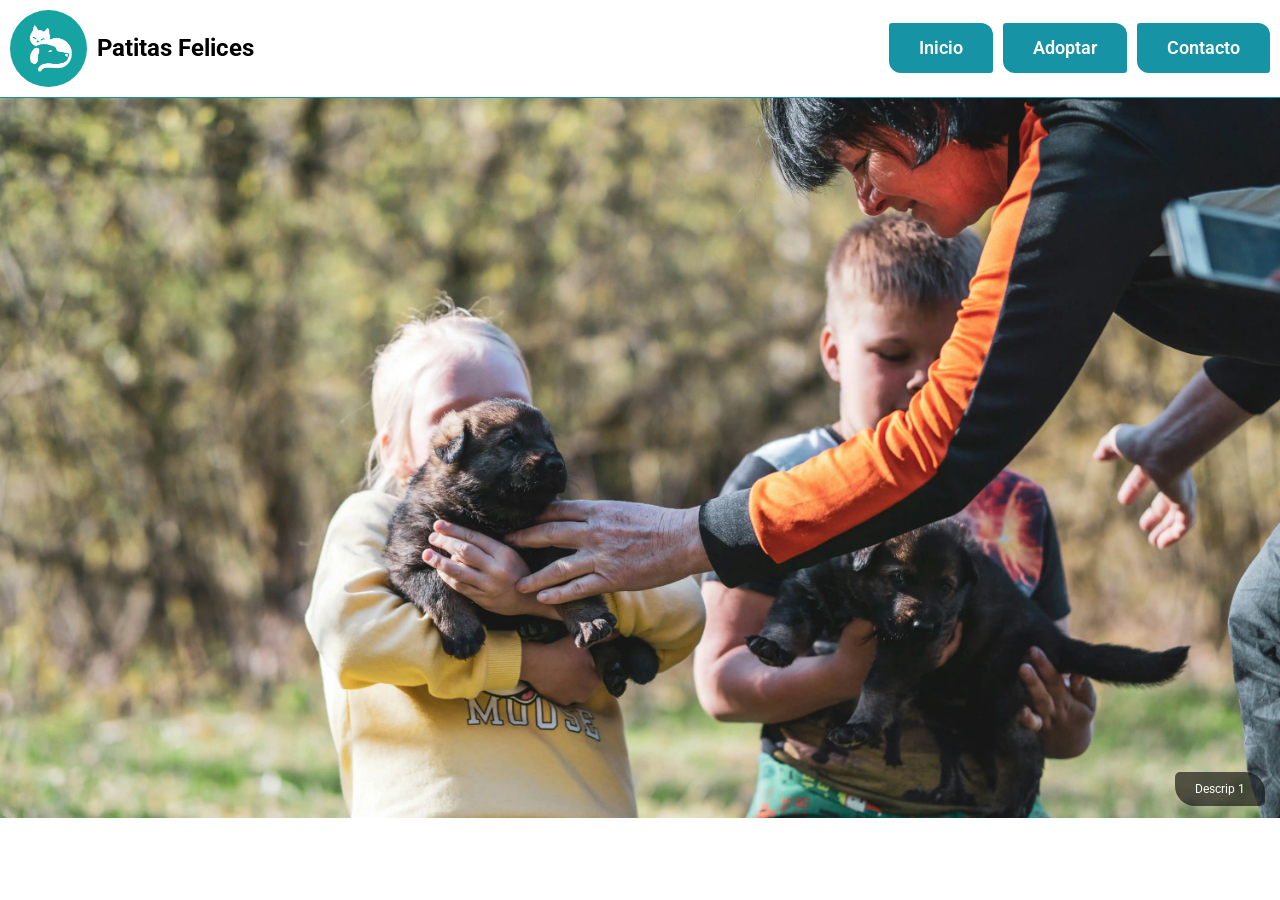
==== index.html @ 29afd2f9 "Initialize project" ====
<!DOCTYPE html>
<html lang="en">

<head>
    <meta charset="UTF-8">
    <meta name="viewport" content="width=device-width, initial-scale=1.0">
    <title>Patitas Felices</title>
    <link rel="stylesheet" href="style.css">
</head>

<body>
    <header>
        <div class="logo">
            <img src="assets/logo.jpg" alt="Logo de gato junto a un perro">
            <h1>Patitas Felices</h1>
        </div>
        <nav>
            <ul>
                <li><a href="">Inicio</a></li>
                <li><a href="#">Adoptar</a></li>
                <li><a href="#">Contacto</a></li>
            </ul>
        </nav>
    </header>
    <main>
        <div class="container-slides">
            <div class="slides">
                <div class="slide">
                    <img src="assets/carrusel/act1.webp" alt="">
                    <p class="caption">Descrip 1</p>
                </div>
                <div class="slide">
                    <img src="assets/carrusel/act2.webp" alt="">
                    <p class="caption">Descrip 1</p>
                </div>
                <div class="slide">
                    <img src="assets/carrusel/act3.webp" alt="">
                    <p class="caption">Descrip 1</p>
                </div>
                <div class="slide">
                    <img src="assets/carrusel/act4.webp" alt="">
                    <p class="caption">Descrip 1</p>
                </div>
                <div class="slide">
                    <img src="assets/carrusel/act5.webp" alt="">
                    <p class="caption">Descrip 1</p>
                </div>
            </div>
        </div>
    </main>
    <footer></footer>
</body>

</html>
---- style.css ----
@import url('https://fonts.googleapis.com/css2?family=Roboto:ital,wght@0,100..900;1,100..900&display=swap');

:root {
    --color1: #1693a5;
    --color2: #45b5c4;
    --color3: #7ececa;
    --color4: #a0ded6;
    --color5: #c7ede8;
}

* {
    padding: 0;
    margin: 0;
}

body {
    width: 100vw;
    font-size: 12px;
    font-family: "Roboto", sans-serif;
    font-weight: 400;
}

header {
    min-height: 65px;
    padding: 10px;
    border-bottom: 1.5px solid var(--color1);
    display: flex;
    justify-content: space-between;
}

.logo {
    display: flex;
    align-items: center;
    gap: 10px;
}

.logo img {
    width: 6vw;
    border-radius: 50%;
    min-width: 60px;
    max-width: 80px;
    animation: heartbeatEffect 1s infinite alternate;
}

header nav {
    display: flex;
    align-items: center;
}

header nav ul {
    display: flex;
    flex-wrap: wrap;
    justify-content: center;
    gap: 10px;
    list-style: none;
}

header nav ul li a {
    padding: 15px 30px;
    border-radius: 3px 12px;
    display: inline-block;
    background-color: var(--color1);
    text-decoration: none;
    color: white;
    font-size: 1.1rem;
    font-weight: 600;
    transition: all 0.3s ease-in-out;
}

header nav ul li a:hover {
    border-radius: 50px;
    box-shadow: inset 0px 0px 10px 3px var(--color1);
    background-color: white;
    color: var(--color1);
    transition: all 0.3s ease-in-out;
    animation: heartbeatEffect 1s infinite alternate;
}

.container-slides {
    width: 100vw;
    overflow: hidden;
}

.slides {
    display: flex;
    width: 500%;
    animation: slideAnimation 15s infinite;
}

.slide {
    width: 100%;
    position: relative;
}

.slide img {
    image-rendering: optimizeSpeed;
    image-resolution: from-image 120dpi;
    width: 100vw;
    height: 80vh;
    object-fit: cover;
}

.caption {
    position: absolute;
    bottom: 15px;
    right: 15px;
    background: rgba(0, 0, 0, 0.6);
    color: white;
    padding: 10px 20px;
    border-radius: 5px 20px;
}

@keyframes slideAnimation {
    0% {
        margin-left: 0;
    }

    10% {
        margin-left: 0;
    }

    20% {
        margin-left: -100%;
    }

    30% {
        margin-left: -100%;
    }

    40% {
        margin-left: -200%;
    }

    50% {
        margin-left: -200%;
    }

    60% {
        margin-left: -300%;
    }

    70% {
        margin-left: -300%;
    }

    80% {
        margin-left: -400%;
    }

    90% {
        margin-left: -400%;
    }

    100% {
        margin-left: 0;
    }

    /* Regreso al inicio */
}

@keyframes heartbeatEffect {
    from {
        box-shadow: none;
    }

    to {
        box-shadow: 0px 0px 10px 3px var(--color1);
    }
}

@media (max-width: 500px) {
    header {
        flex-direction: column;
        gap: 20px;
        align-items: center;
    }

    .logo {
        flex-direction: column;
    }

    .logo img {
        width: 20vw;
        max-width: none;
        order: 1;
    }
}
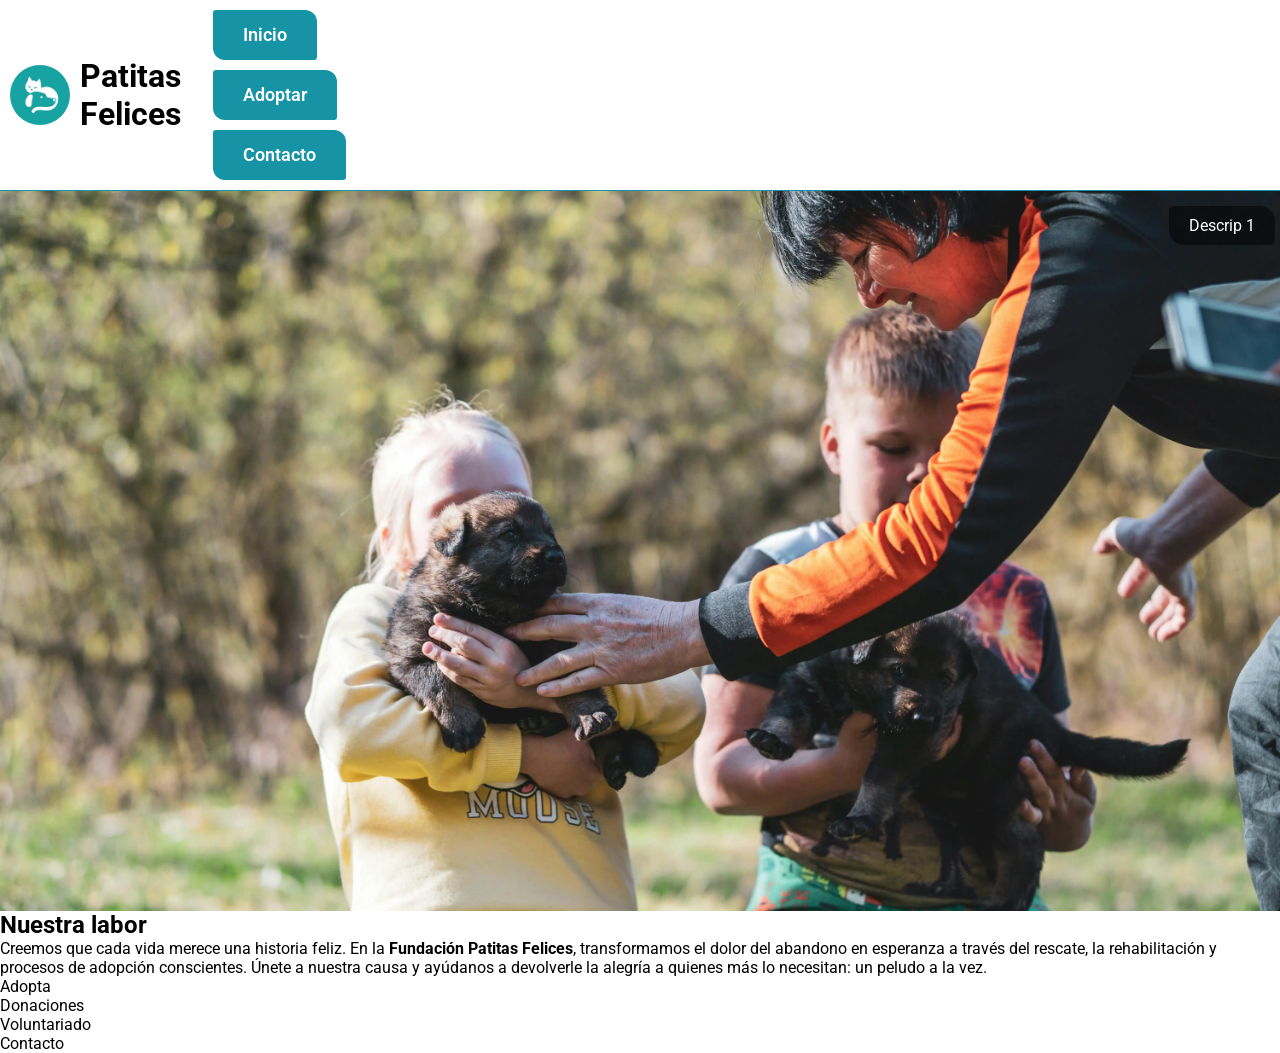
==== commit bdc4dd40: "refactor: modify carrusel" ====
--- a/index.html
+++ b/index.html
@@ -5,7 +5,7 @@
     <meta charset="UTF-8">
     <meta name="viewport" content="width=device-width, initial-scale=1.0">
     <title>Patitas Felices</title>
-    <link rel="stylesheet" href="style.css">
+    <link rel="stylesheet" href="css/style.css">
 </head>
 
 <body>
@@ -15,10 +15,10 @@
             <h1>Patitas Felices</h1>
         </div>
         <nav>
-            <ul>
-                <li><a href="">Inicio</a></li>
-                <li><a href="#">Adoptar</a></li>
-                <li><a href="#">Contacto</a></li>
+            <ul class="box-btn">
+                <li><a class="btn-default" href="">Inicio</a></li>
+                <li><a class="btn-default" href="#">Adoptar</a></li>
+                <li><a class="btn-default" href="#">Contacto</a></li>
             </ul>
         </nav>
     </header>
@@ -47,6 +47,23 @@
                 </div>
             </div>
         </div>
+        <section class="sobre-nosotros">
+            <h2>Nuestra labor</h2>
+            <p>Creemos que cada vida merece una historia feliz. En la <strong>Fundación Patitas Felices</strong>,
+                transformamos el dolor del abandono en esperanza a través del rescate, la rehabilitación y procesos de
+                adopción conscientes. Únete a nuestra causa y ayúdanos a devolverle la alegría a quienes más lo
+                necesitan: un peludo a la vez.</p>
+            <aside>
+                <nav>
+                    <ul>
+                        <li>Adopta</li>
+                        <li>Donaciones</li>
+                        <li>Voluntariado</li>
+                        <li>Contacto</li>
+                    </ul>
+                </nav>
+            </aside>
+        </section>
     </main>
     <footer></footer>
 </body>
--- a/css/style.css
+++ b/css/style.css
@@ -0,0 +1,222 @@
+@import url('https://fonts.googleapis.com/css2?family=Roboto:ital,wght@0,100..900;1,100..900&display=swap');
+
+:root {
+    --color1: #1693a5;
+    --color2: #45b5c4;
+    --color3: #7ececa;
+    --color4: #a0ded6;
+    --color5: #c7ede8;
+}
+
+* {
+    padding: 0;
+    margin: 0;
+}
+
+body {
+    width: 100vw;
+    font-size: 14px;
+    font-family: "Roboto", sans-serif;
+    font-weight: 400;
+}
+
+/* Cabecera y barra de navegacion principal */
+
+header {
+    display: flex;
+    flex-direction: column;
+    align-items: center;
+    gap: 15px;
+    padding: 10px;
+    border-bottom: 1.5px solid var(--color1);
+}
+
+.logo img {
+    width: 6vw;
+    border-radius: 50%;
+    min-width: 60px;
+    max-width: 80px;
+    animation: heartbeatEffect 1s infinite alternate;
+}
+
+.logo h1 {
+    display: none;
+}
+
+header nav {
+    display: flex;
+    align-items: center;
+}
+
+.box-btn {
+    width: 90vw;
+    display: flex;
+    flex-wrap: wrap;
+    flex-direction: column;
+    justify-content: center;
+    gap: 10px;
+    list-style: none;
+}
+
+.btn-default {
+    width: 100%;
+    padding: 10px 0;
+    text-align: center;
+    border-radius: 3px 12px;
+    display: inline-block;
+    background-color: var(--color1);
+    text-decoration: none;
+    color: white;
+    font-size: 1.1rem;
+    font-weight: 600;
+    transition: all 0.3s ease-in-out;
+}
+
+.btn-default:hover {
+    border-radius: 50px;
+    box-shadow: inset 0px 0px 10px 3px var(--color1);
+    background-color: white;
+    color: var(--color1);
+    transition: all 0.3s ease-in-out;
+    animation: heartbeatEffect 1s infinite alternate;
+}
+
+/* Carrusel */
+
+.container-slides {
+    width: 100vw;
+    height: 60vh;
+    overflow: hidden;
+}
+
+.slides {
+    display: flex;
+    width: 500%;
+    animation: slideCarrusel 15s infinite;
+}
+
+.slide {
+    width: 100%;
+    position: relative;
+}
+
+.slide img {
+    image-rendering: optimizeSpeed;
+    image-resolution: from-image 120dpi;
+    width: 100vw;
+    height: 60vh;
+    object-fit: cover;
+}
+
+.caption {
+    position: absolute;
+    top: 15px;
+    right: 5px;
+    background: rgba(0, 0, 0, 0.5);
+    color: white;
+    padding: 10px 20px;
+    border-radius: 5px 15px;
+}
+
+/* Secciones */
+/* Vision y mision */
+
+/* Animaciones */
+
+@keyframes slideCarrusel {
+    0% {
+        margin-left: 0;
+    }
+
+    10% {
+        margin-left: 0;
+    }
+
+    20% {
+        margin-left: -100%;
+    }
+
+    30% {
+        margin-left: -100%;
+    }
+
+    40% {
+        margin-left: -200%;
+    }
+
+    50% {
+        margin-left: -200%;
+    }
+
+    60% {
+        margin-left: -300%;
+    }
+
+    70% {
+        margin-left: -300%;
+    }
+
+    80% {
+        margin-left: -400%;
+    }
+
+    90% {
+        margin-left: -400%;
+    }
+
+    100% {
+        margin-left: 0;
+    }
+}
+
+@keyframes heartbeatEffect {
+    from {
+        box-shadow: none;
+    }
+
+    to {
+        box-shadow: 0px 0px 10px 3px var(--color1);
+    }
+}
+
+/* Media query */
+
+/* Tablets */
+@media (min-width: 576px) {
+    body {
+        font-size: 16px;
+    }
+
+    .logo {
+        display: flex;
+        align-items: center;
+        gap: 10px;
+    }
+
+    .logo h1 {
+        display: inline-block;
+    }
+
+    header nav ul {
+        width: auto;
+        flex-direction: row;
+    }
+
+    .btn-default {
+        width: auto;
+        padding: 15px 30px;
+    }
+
+    .container-slides,
+    .slide img {
+        height: 80vh;
+    }
+}
+
+/* Pantallas grandes */
+@media (min-width: 1200px) {
+    header {
+        flex-direction: row;
+        justify-content: space-between;
+    }
+}
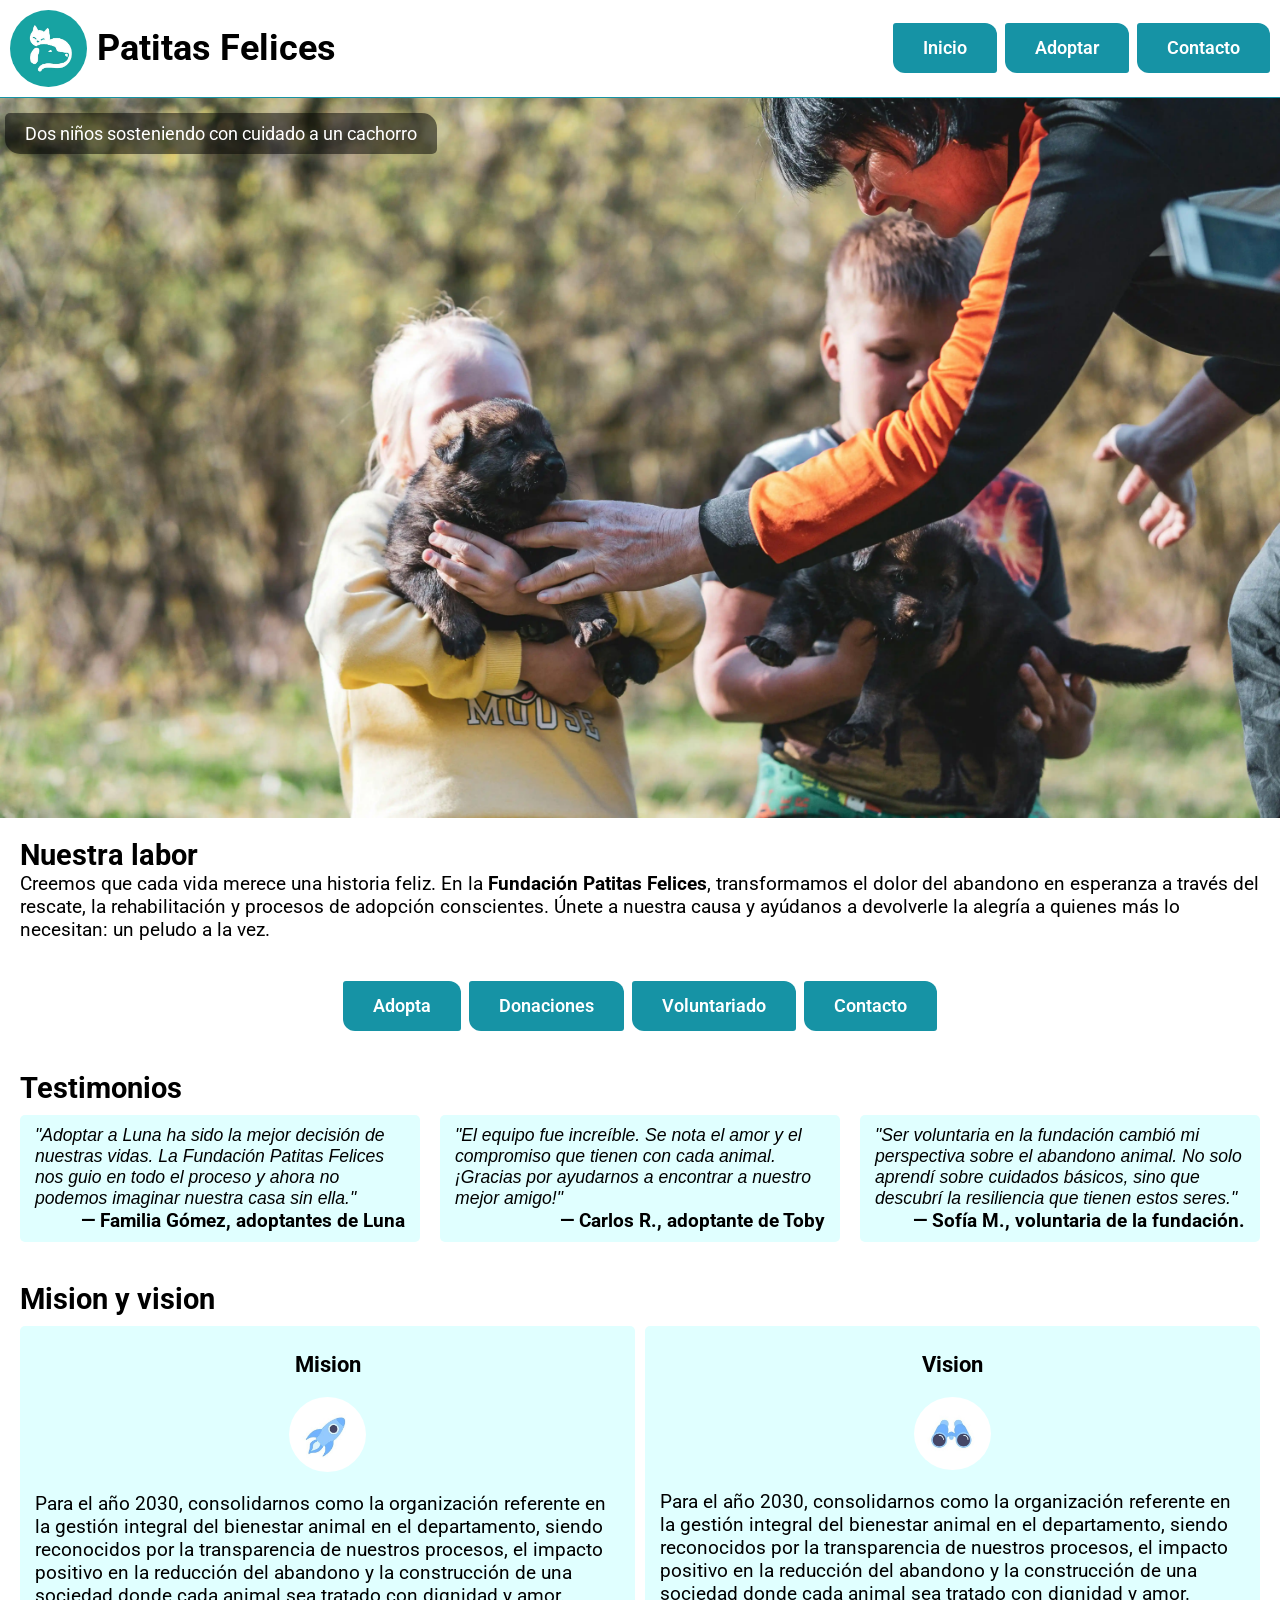
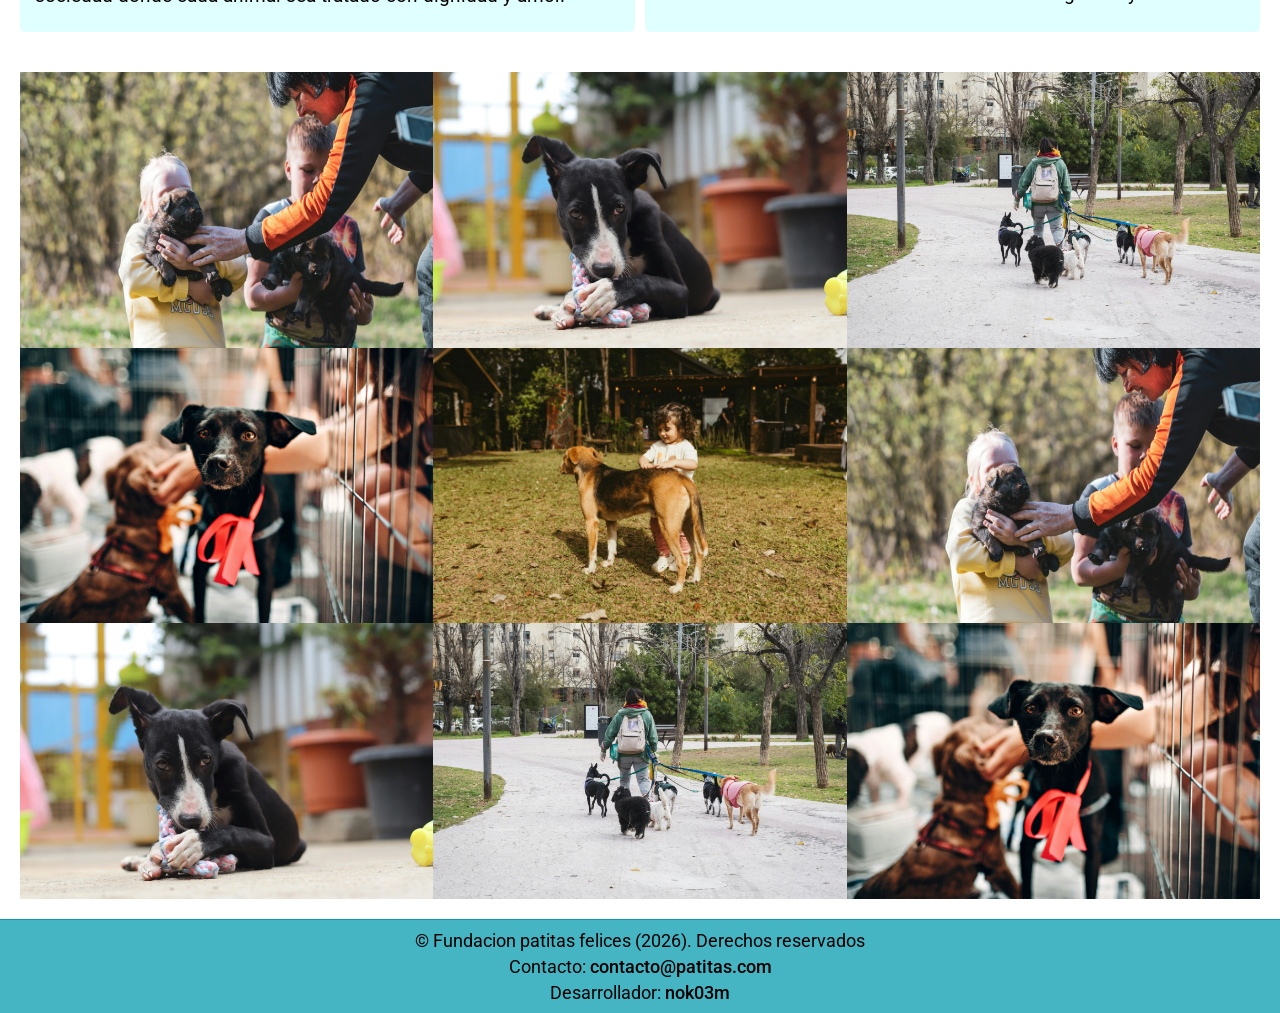
==== commit de6e2603: "feat: add icon and finish home" ====
--- a/index.html
+++ b/index.html
@@ -6,6 +6,9 @@
     <meta name="viewport" content="width=device-width, initial-scale=1.0">
     <title>Patitas Felices</title>
     <link rel="stylesheet" href="css/style.css">
+    <link rel="apple-touch-icon" sizes="180x180" href="/assets/icon/apple-touch-icon.png">
+    <link rel="icon" type="image/png" sizes="32x32" href="/assets/icon/favicon-32x32.png">
+    <link rel="icon" type="image/png" sizes="16x16" href="/assets/icon/favicon-16x16.png">
 </head>
 
 <body>
@@ -26,46 +29,139 @@
         <div class="container-slides">
             <div class="slides">
                 <div class="slide">
-                    <img src="assets/carrusel/act1.webp" alt="">
-                    <p class="caption">Descrip 1</p>
+                    <img src="assets/carrusel/act1.webp"
+                        alt="Dos niños sosteniendo con cuidado a un cachorro de pelaje oscuro en un entorno exterior">
+                    <p class="caption">Dos niños sosteniendo con cuidado a un cachorro</p>
                 </div>
                 <div class="slide">
-                    <img src="assets/carrusel/act2.webp" alt="">
-                    <p class="caption">Descrip 1</p>
+                    <img src="assets/carrusel/act2.webp"
+                        alt="Cachorro negro con manchas blancas en el hocico y pecho, jugando con un juguete de cuerda sobre un suelo de concreto">
+                    <p class="caption">Cachorro negro con manchas blancas</p>
                 </div>
                 <div class="slide">
-                    <img src="assets/carrusel/act3.webp" alt="">
-                    <p class="caption">Descrip 1</p>
+                    <img src="assets/carrusel/act3.webp"
+                        alt="Una persona paseando a un grupo de cinco perros de diferentes tamaños y colores en un parque amplio">
+                    <p class="caption">Una persona paseando a un grupo de cinco perros</p>
                 </div>
                 <div class="slide">
-                    <img src="assets/carrusel/act4.webp" alt="">
-                    <p class="caption">Descrip 1</p>
+                    <img src="assets/carrusel/act4.webp"
+                        alt="Primer plano de un perro negro con un pañuelo rojo en el cuello, visto a través de una reja metálica">
+                    <p class="caption">Primer plano de un perro negro con un pañuelo rojo</p>
                 </div>
                 <div class="slide">
-                    <img src="assets/carrusel/act5.webp" alt="">
-                    <p class="caption">Descrip 1</p>
+                    <img src="assets/carrusel/act5.webp"
+                        alt="Una niña pequeña acariciando a un perro mestizo de pelaje café en un área verde">
+                    <p class="caption">Una niña pequeña acariciando a un perro mestizo</p>
                 </div>
             </div>
         </div>
-        <section class="sobre-nosotros">
-            <h2>Nuestra labor</h2>
-            <p>Creemos que cada vida merece una historia feliz. En la <strong>Fundación Patitas Felices</strong>,
-                transformamos el dolor del abandono en esperanza a través del rescate, la rehabilitación y procesos de
-                adopción conscientes. Únete a nuestra causa y ayúdanos a devolverle la alegría a quienes más lo
-                necesitan: un peludo a la vez.</p>
+        <div class="destacados">
+            <section class="sobre-nosotros">
+                <h2>Nuestra labor</h2>
+                <p>Creemos que cada vida merece una historia feliz. En la <strong>Fundación Patitas Felices</strong>,
+                    transformamos el dolor del abandono en esperanza a través del rescate, la rehabilitación y procesos
+                    de
+                    adopción conscientes. Únete a nuestra causa y ayúdanos a devolverle la alegría a quienes más lo
+                    necesitan: un peludo a la vez.</p>
+            </section>
             <aside>
                 <nav>
-                    <ul>
-                        <li>Adopta</li>
-                        <li>Donaciones</li>
-                        <li>Voluntariado</li>
-                        <li>Contacto</li>
+                    <ul class="box-btn">
+                        <li class="btn-default">Adopta</li>
+                        <li class="btn-default">Donaciones</li>
+                        <li class="btn-default">Voluntariado</li>
+                        <li class="btn-default">Contacto</li>
                     </ul>
                 </nav>
             </aside>
+            <section class="section-testimonios">
+                <h2>Testimonios</h2>
+                <div class="testimonios">
+                    <article class="testimonio">
+                        <blockquote>
+                            <p>"Adoptar a Luna ha sido la mejor decisión de nuestras vidas. La Fundación Patitas Felices
+                                nos
+                                guio en todo el proceso y ahora no podemos imaginar nuestra casa sin ella."</p>
+                        </blockquote>
+                        <figure>
+                            <figcaption>— Familia Gómez, adoptantes de Luna</figcaption>
+                        </figure>
+                    </article>
+
+                    <article class="testimonio">
+                        <blockquote>
+                            <p>"El equipo fue increíble. Se nota el amor y el compromiso que tienen con cada animal.
+                                ¡Gracias por ayudarnos a encontrar a nuestro mejor amigo!"</p>
+                        </blockquote>
+                        <figure>
+                            <figcaption>— Carlos R., adoptante de Toby</figcaption>
+                        </figure>
+                    </article>
+
+                    <article class="testimonio">
+                        <blockquote>
+                            <p>"Ser voluntaria en la fundación cambió mi perspectiva sobre el abandono animal. No solo
+                                aprendí sobre cuidados básicos, sino que descubrí la resiliencia que tienen estos
+                                seres."</p>
+                        </blockquote>
+                        <figure>
+                            <figcaption>— Sofía M., voluntaria de la fundación.</figcaption>
+                        </figure>
+                    </article>
+                </div>
+            </section>
+        </div>
+        <section class="section-mision-vision">
+            <h2>Mision y vision</h2>
+            <div class="mision-vision">
+                <article>
+                    <h3>Mision</h3>
+                    <img class="icon" src="assets/mision.jpg" alt="Imagen alusiva a la mision del sitio">
+                    <p>Para el año 2030, consolidarnos como la organización referente en la gestión integral del
+                        bienestar
+                        animal en el departamento, siendo reconocidos por la transparencia de nuestros procesos, el
+                        impacto
+                        positivo en la reducción del abandono y la construcción de una sociedad donde cada animal sea
+                        tratado con dignidad y amor.</p>
+                </article>
+                <article>
+                    <h3>Vision</h3>
+                    <img class="icon" src="assets/vision.jpg" alt="Imagen alusiva a la vision del sitio">
+                    <p>Para el año 2030, consolidarnos como la organización referente en la gestión integral del
+                        bienestar
+                        animal en el departamento, siendo reconocidos por la transparencia de nuestros procesos, el
+                        impacto
+                        positivo en la reducción del abandono y la construcción de una sociedad donde cada animal sea
+                        tratado con dignidad y amor.</p>
+                </article>
+            </div>
+        </section>
+        <section class="mosaico-adopcion">
+            <img src="assets/carrusel/act1.webp"
+                alt="Dos niños sosteniendo con cuidado a un cachorro de pelaje oscuro en un entorno exterior">
+            <img src="assets/carrusel/act2.webp"
+                alt="Cachorro negro con manchas blancas en el hocico y pecho, jugando con un juguete de cuerda sobre un suelo de concreto">
+            <img src="assets/carrusel/act3.webp"
+                alt="Una persona paseando a un grupo de cinco perros de diferentes tamaños y colores en un parque amplio">
+            <img src="assets/carrusel/act4.webp"
+                alt="Primer plano de un perro negro con un pañuelo rojo en el cuello, visto a través de una reja metálica">
+            <img src="assets/carrusel/act5.webp"
+                alt="Una niña pequeña acariciando a un perro mestizo de pelaje café en un área verde">
+            <img src="assets/carrusel/act1.webp"
+                alt="Dos niños sosteniendo con cuidado a un cachorro de pelaje oscuro en un entorno exterior">
+            <img src="assets/carrusel/act2.webp"
+                alt="Cachorro negro con manchas blancas en el hocico y pecho, jugando con un juguete de cuerda sobre un suelo de concreto">
+            <img src="assets/carrusel/act3.webp"
+                alt="Una persona paseando a un grupo de cinco perros de diferentes tamaños y colores en un parque amplio">
+            <img src="assets/carrusel/act4.webp"
+                alt="Primer plano de un perro negro con un pañuelo rojo en el cuello, visto a través de una reja metálica">
         </section>
     </main>
-    <footer></footer>
+    <footer>
+        <p>&copy; Fundacion patitas felices (2026). Derechos reservados</p>
+        <p>Contacto: <a href="mailto:contacto@patitas.com">contacto@patitas.com</a></p>
+        <p>Desarrollador: <a href="https://github.com/nok03m">nok03m</a></p>
+    </footer>
 </body>
 
 </html>
--- a/css/style.css
+++ b/css/style.css
@@ -14,7 +14,6 @@
 }
 
 body {
-    width: 100vw;
     font-size: 14px;
     font-family: "Roboto", sans-serif;
     font-weight: 400;
@@ -49,18 +48,17 @@
 }
 
 .box-btn {
-    width: 90vw;
+    width: 95vw;
     display: flex;
     flex-wrap: wrap;
-    flex-direction: column;
     justify-content: center;
-    gap: 10px;
+    align-items: center;
+    gap: 8px;
     list-style: none;
 }
 
 .btn-default {
-    width: 100%;
-    padding: 10px 0;
+    padding: 10px 18px;
     text-align: center;
     border-radius: 3px 12px;
     display: inline-block;
@@ -84,7 +82,7 @@
 /* Carrusel */
 
 .container-slides {
-    width: 100vw;
+    width: 100%;
     height: 60vh;
     overflow: hidden;
 }
@@ -101,9 +99,7 @@
 }
 
 .slide img {
-    image-rendering: optimizeSpeed;
-    image-resolution: from-image 120dpi;
-    width: 100vw;
+    width: 100%;
     height: 60vh;
     object-fit: cover;
 }
@@ -111,7 +107,7 @@
 .caption {
     position: absolute;
     top: 15px;
-    right: 5px;
+    left: 5px;
     background: rgba(0, 0, 0, 0.5);
     color: white;
     padding: 10px 20px;
@@ -119,7 +115,98 @@
 }
 
 /* Secciones */
-/* Vision y mision */
+/* Sobre nosotros */
+
+.destacados {
+    display: flex;
+    flex-direction: column;
+    align-items: center;
+    gap: 20px;
+}
+
+.sobre-nosotros,
+.section-testimonios,
+.section-mision-vision,
+.mosaico-adopcion {
+    font-size: 1.2rem;
+    padding: 20px;
+}
+
+.testimonios {
+    margin-top: 10px;
+    display: grid;
+    grid-template-columns: 1fr;
+    gap: 20px;
+}
+
+.testimonio {
+    padding: 10px 15px;
+    border-radius: 5px;
+    background-color: lightcyan;
+}
+
+.testimonio blockquote p {
+    font-style: italic;
+    font-size: 1.1rem;
+}
+
+.testimonio figcaption {
+    font-weight: bold;
+    text-align: right;
+}
+
+.mision-vision {
+    margin-top: 10px;
+    display: grid;
+    grid-template-columns: 1fr;
+    gap: 10px;
+}
+
+.icon {
+    width: 6vw;
+    border-radius: 50%;
+    min-width: 60px;
+    max-width: 80px;
+    border-radius: 50%;
+    animation: heartbeatEffect 1s infinite alternate;
+}
+
+.mision-vision article {
+    display: flex;
+    flex-direction: column;
+    border-radius: 5px;
+    padding: 25px 15px;
+    background-color: lightcyan;
+    align-items: center;
+    gap: 20px;
+}
+
+.mosaico-adopcion {
+    display: grid;
+    grid-template-columns: repeat(3, minmax(45px, 1fr));
+}
+
+.mosaico-adopcion img{
+    max-width: 100%; 
+    height: 100%; 
+}
+
+footer {
+    display: flex;
+    flex-direction: column;
+    padding: 10px 0;
+    align-items: center;
+    background-color: var(--color2);
+    border-top: 1.5px solid var(--color1);
+    gap: 5px;
+}
+
+footer a {
+    text-decoration: none;
+    color: black;
+    font-weight: 500;
+    border-radius: 25px;
+}
 
 /* Animaciones */
 
@@ -197,7 +284,7 @@
         display: inline-block;
     }
 
-    header nav ul {
+    .box-btn {
         width: auto;
         flex-direction: row;
     }
@@ -211,12 +298,29 @@
     .slide img {
         height: 80vh;
     }
+
+    .testimonios {
+        grid-template-columns: repeat(2, 1fr);
+    }
+
+    .mision-vision {
+        grid-template-columns: repeat(2, 1fr);
+    }
+
 }
 
 /* Pantallas grandes */
 @media (min-width: 1200px) {
+    body {
+        font-size: 18px;
+    }
+
     header {
         flex-direction: row;
         justify-content: space-between;
     }
+
+    .testimonios {
+        grid-template-columns: repeat(3, 1fr);
+    }
 }
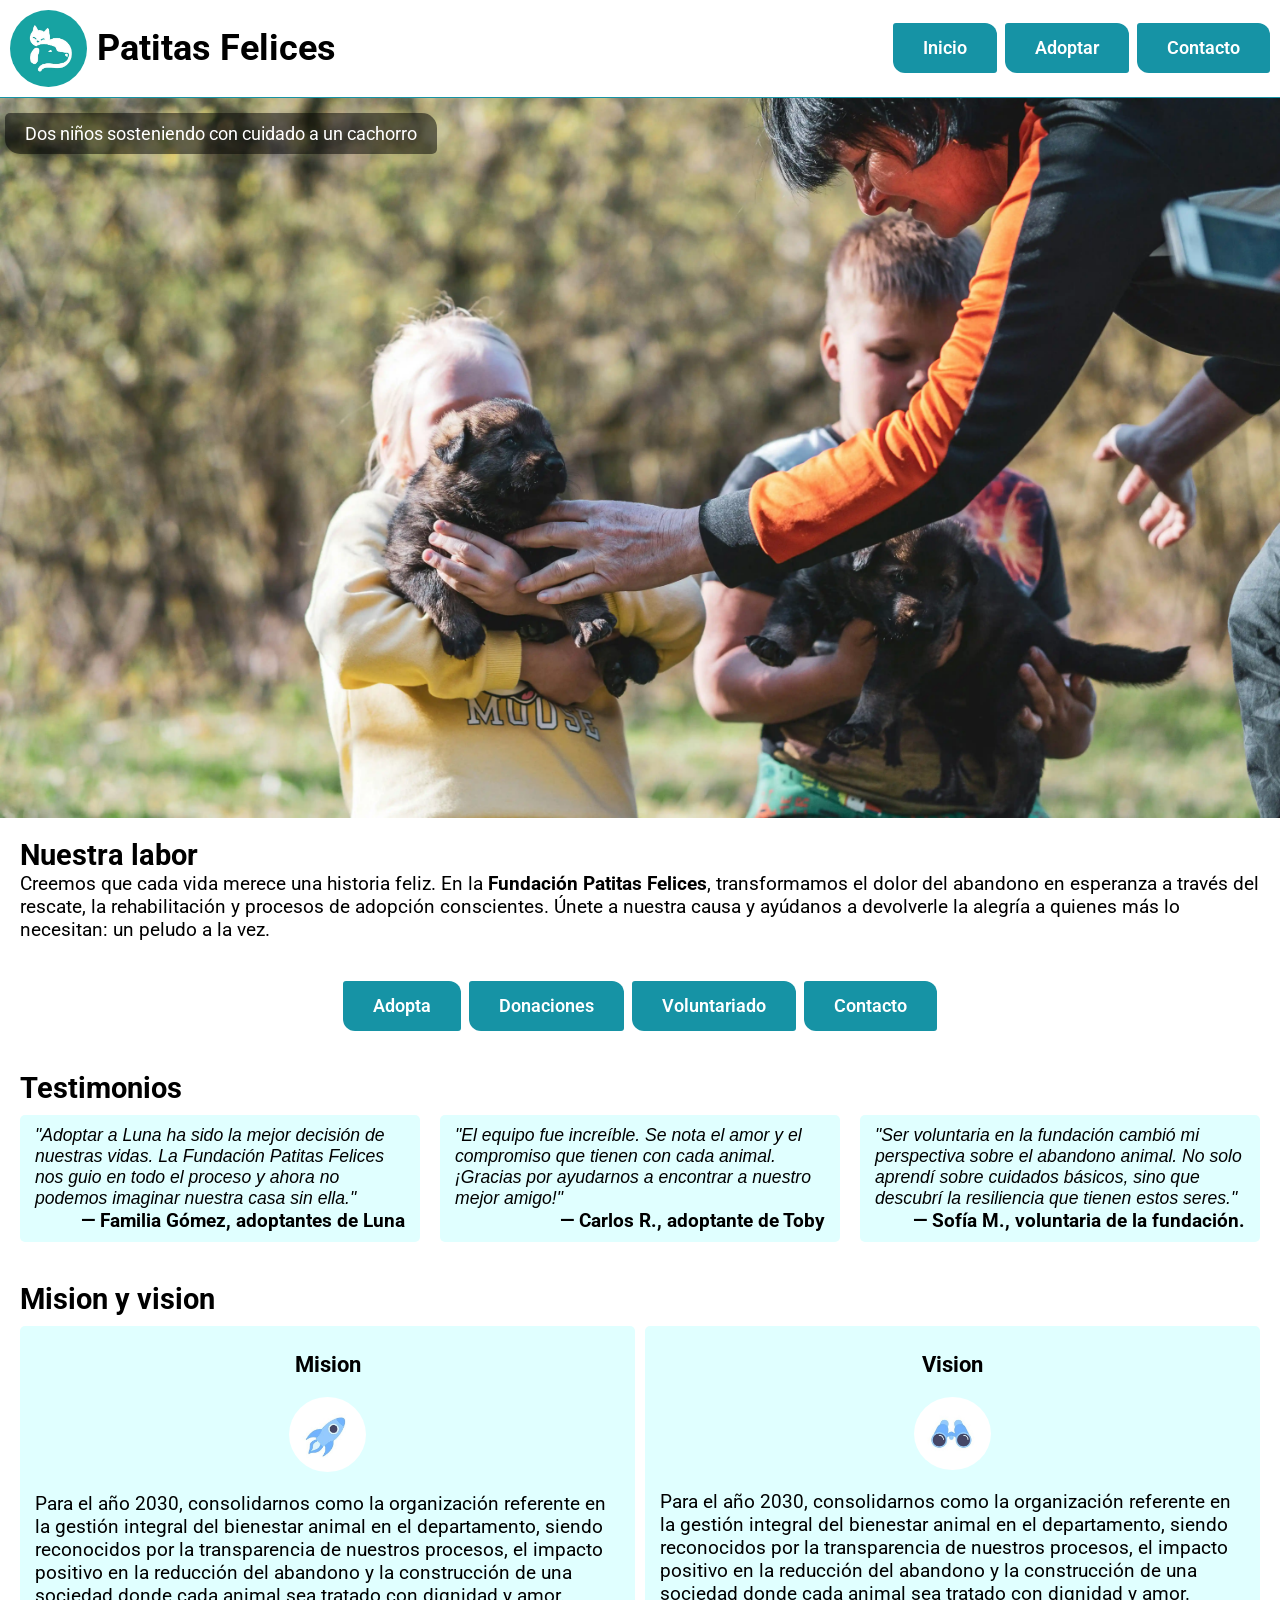
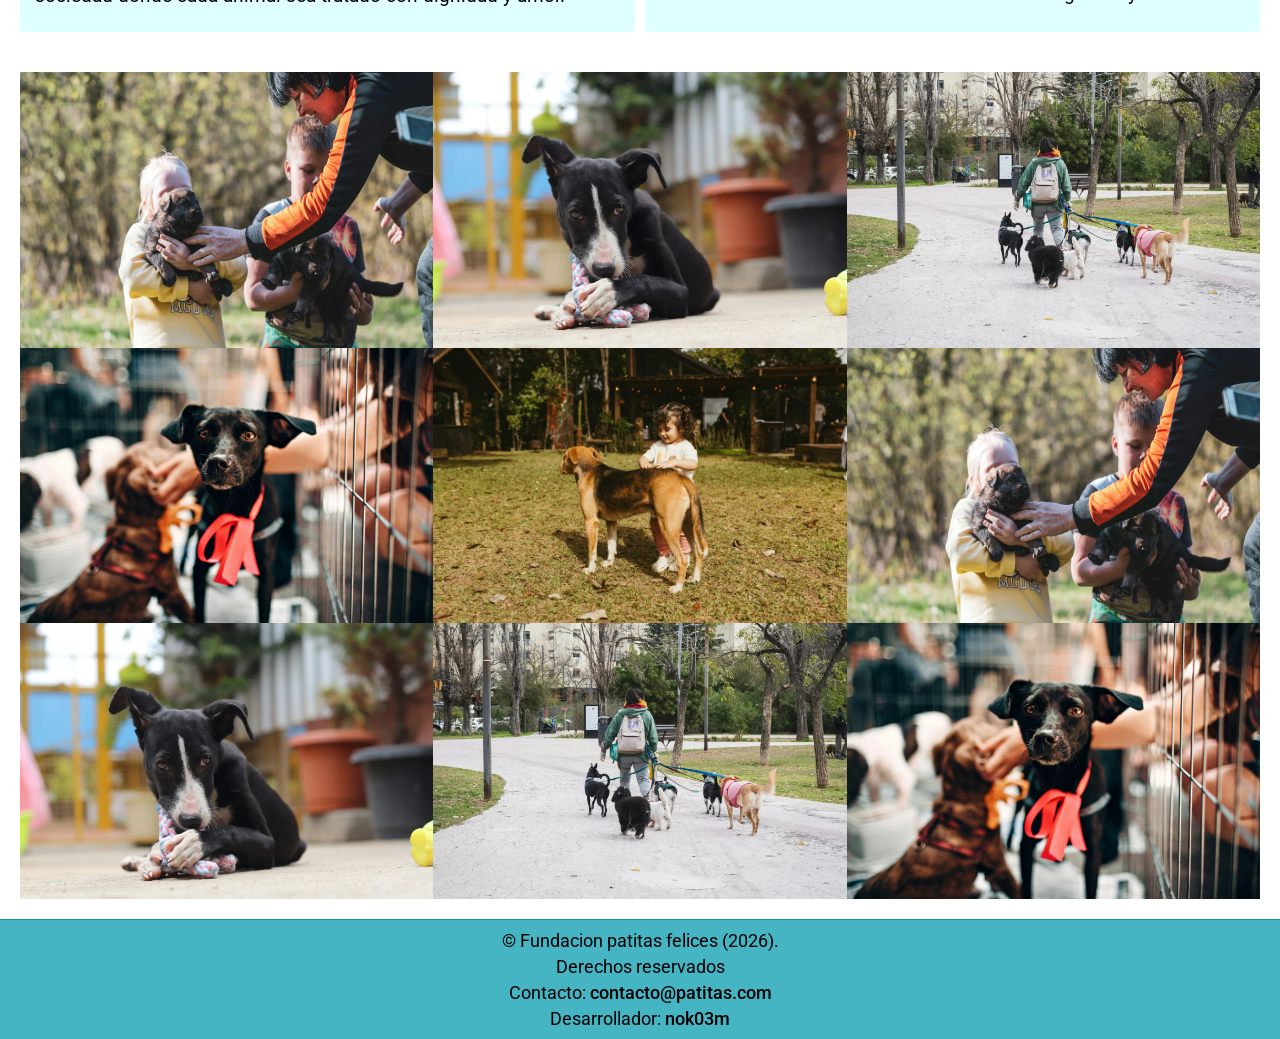
==== commit f92c4e1d: "fix: footer overflow" ====
--- a/index.html
+++ b/index.html
@@ -158,7 +158,8 @@
         </section>
     </main>
     <footer>
-        <p>&copy; Fundacion patitas felices (2026). Derechos reservados</p>
+        <p>&copy; Fundacion patitas felices (2026).</p>
+        <p>Derechos reservados</p>
         <p>Contacto: <a href="mailto:contacto@patitas.com">contacto@patitas.com</a></p>
         <p>Desarrollador: <a href="https://github.com/nok03m">nok03m</a></p>
     </footer>
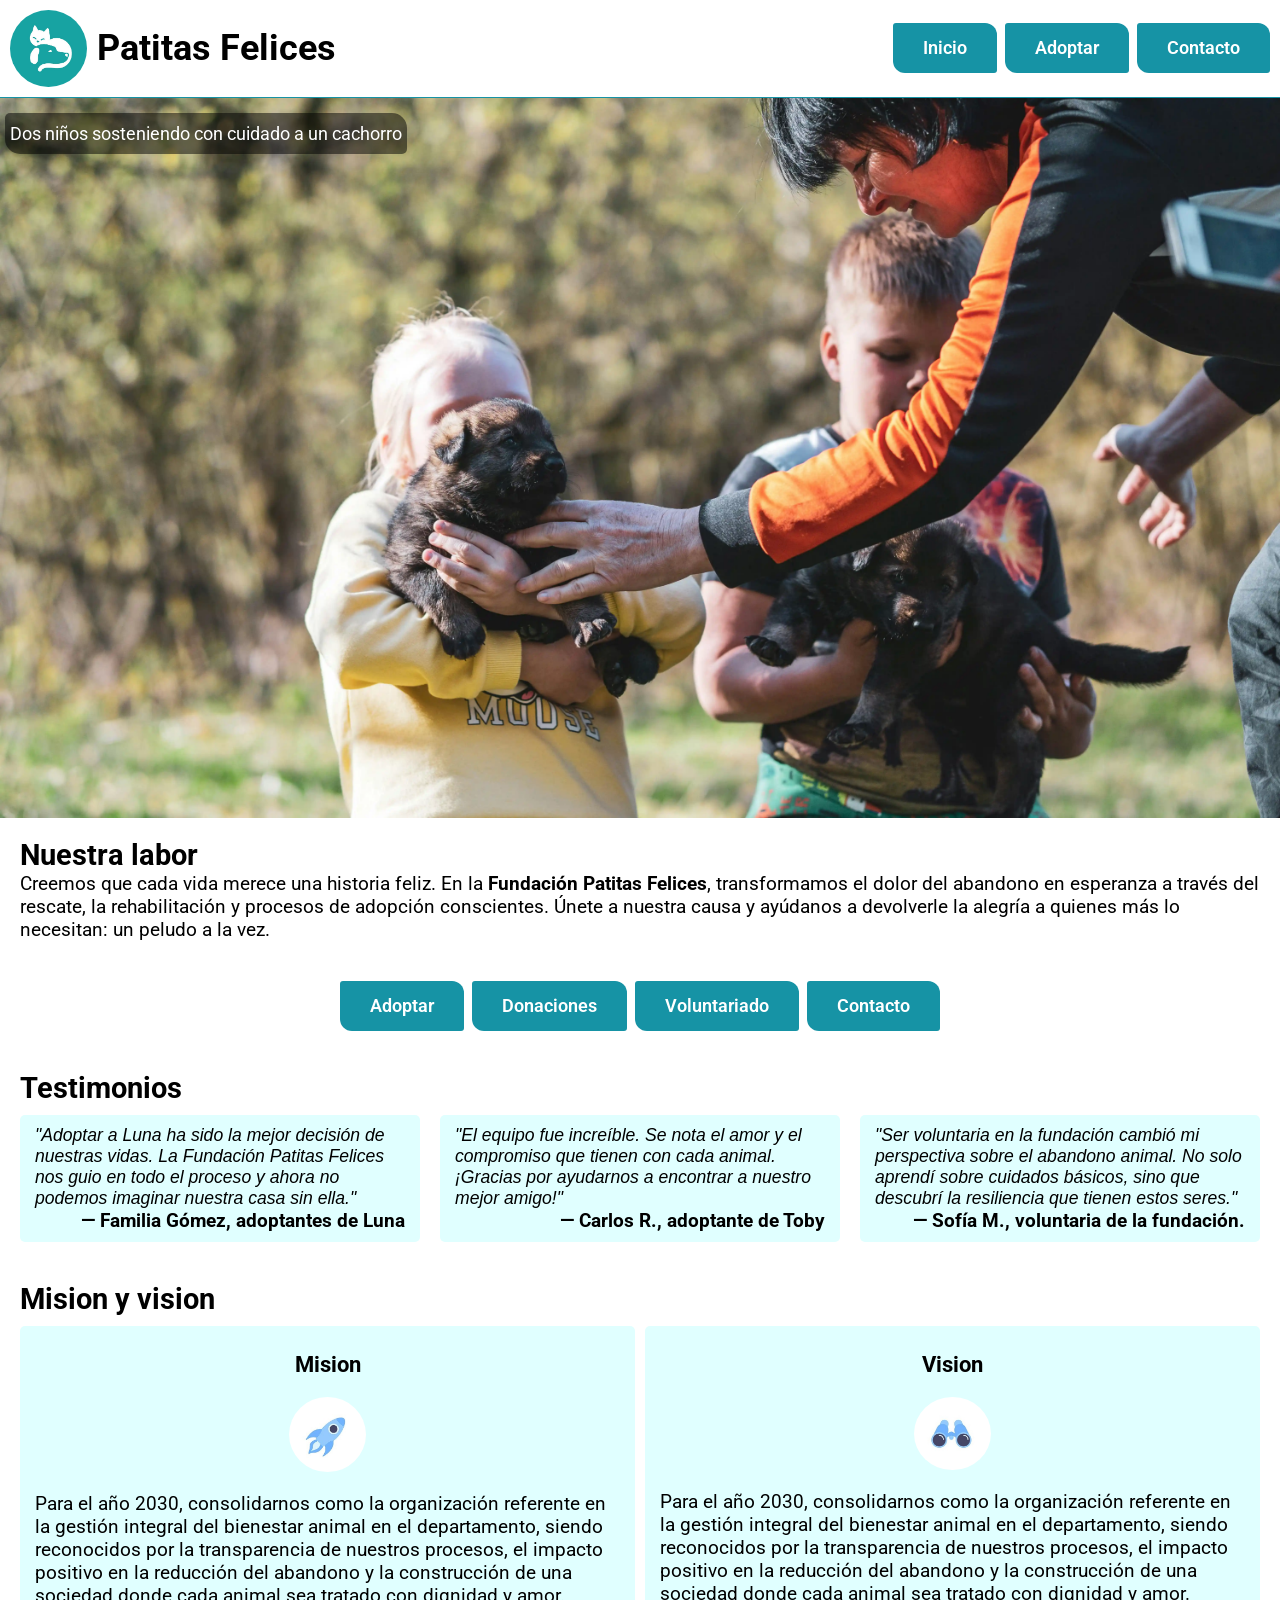
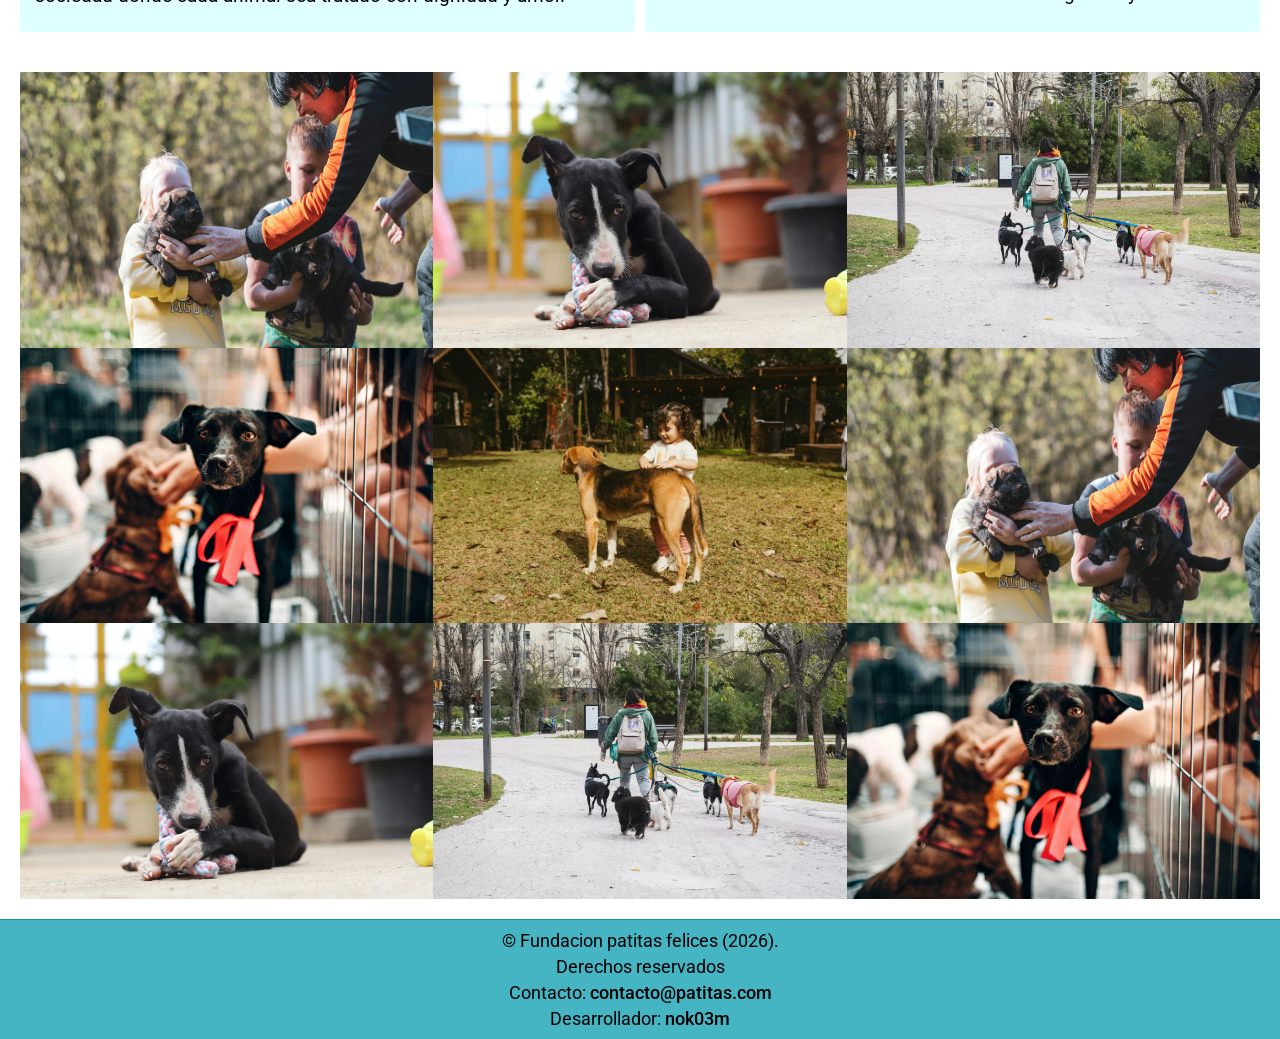
==== commit b56f095d: "feat: animal catalog" ====
--- a/index.html
+++ b/index.html
@@ -1,5 +1,5 @@
 <!DOCTYPE html>
-<html lang="en">
+<html lang="es">
 
 <head>
     <meta charset="UTF-8">
@@ -19,8 +19,8 @@
         </div>
         <nav>
             <ul class="box-btn">
-                <li><a class="btn-default" href="">Inicio</a></li>
-                <li><a class="btn-default" href="#">Adoptar</a></li>
+                <li><a class="btn-default" href="index.html">Inicio</a></li>
+                <li><a class="btn-default" href="catalogo-animales.html">Adoptar</a></li>
                 <li><a class="btn-default" href="#">Contacto</a></li>
             </ul>
         </nav>
@@ -67,10 +67,10 @@
             <aside>
                 <nav>
                     <ul class="box-btn">
-                        <li class="btn-default">Adopta</li>
-                        <li class="btn-default">Donaciones</li>
-                        <li class="btn-default">Voluntariado</li>
-                        <li class="btn-default">Contacto</li>
+                        <li><a class="btn-default" href="catalogo-animales.html">Adoptar</a></li>
+                        <li><a class="btn-default" href="#">Donaciones</a></li>
+                        <li><a class="btn-default" href="#">Voluntariado</a></li>
+                        <li><a class="btn-default" href="#">Contacto</a></li>
                     </ul>
                 </nav>
             </aside>
--- a/css/style.css
+++ b/css/style.css
@@ -110,7 +110,7 @@
     left: 5px;
     background: rgba(0, 0, 0, 0.5);
     color: white;
-    padding: 10px 20px;
+    padding: 10px 5px;
     border-radius: 5px 15px;
 }
 
@@ -186,9 +186,49 @@
     grid-template-columns: repeat(3, minmax(45px, 1fr));
 }
 
-.mosaico-adopcion img{
-    max-width: 100%; 
-    height: 100%; 
+.mosaico-adopcion img {
+    max-width: 100%;
+    height: 100%;
+}
+
+/* Catalogo animales */
+.catalogo {
+    display: grid;
+    grid-template-columns: repeat(auto-fit, minmax(300px, 1fr));
+    justify-items: center;
+    padding: 20px;
+    gap: 30px;
+}
+
+.tarjeta-animal {
+    display: flex;
+    flex-direction: column;
+    align-items: center;
+    gap: 10px;
+    background-color: lightcyan;
+    border-radius: 10px;
+    padding: 15px;
+    transition: transform 1s;
+}
+
+.tarjeta-animal:hover {
+    transform: scale(1.05);
+    animation: heartbeatEffect 1s infinite alternate;
+}
+
+.tarjeta-animal img {
+    max-width: 100%;
+    height: auto;
+    border-radius: 10px;
+}
+
+.tarjeta-animal .estado {
+    width: fit-content;
+    background-color: green;
+    color: white;
+    padding: 10px 15px;
+    font-weight: 600;
+    border-radius: 5px;
 }
 
 footer {
@@ -307,6 +347,16 @@
         grid-template-columns: repeat(2, 1fr);
     }
 
+    
+
+    .tarjeta-animal {
+    }
+
+    .tarjeta-animal img {
+        width: 30%;
+        border-radius: 10px;
+    }
+
 }
 
 /* Pantallas grandes */
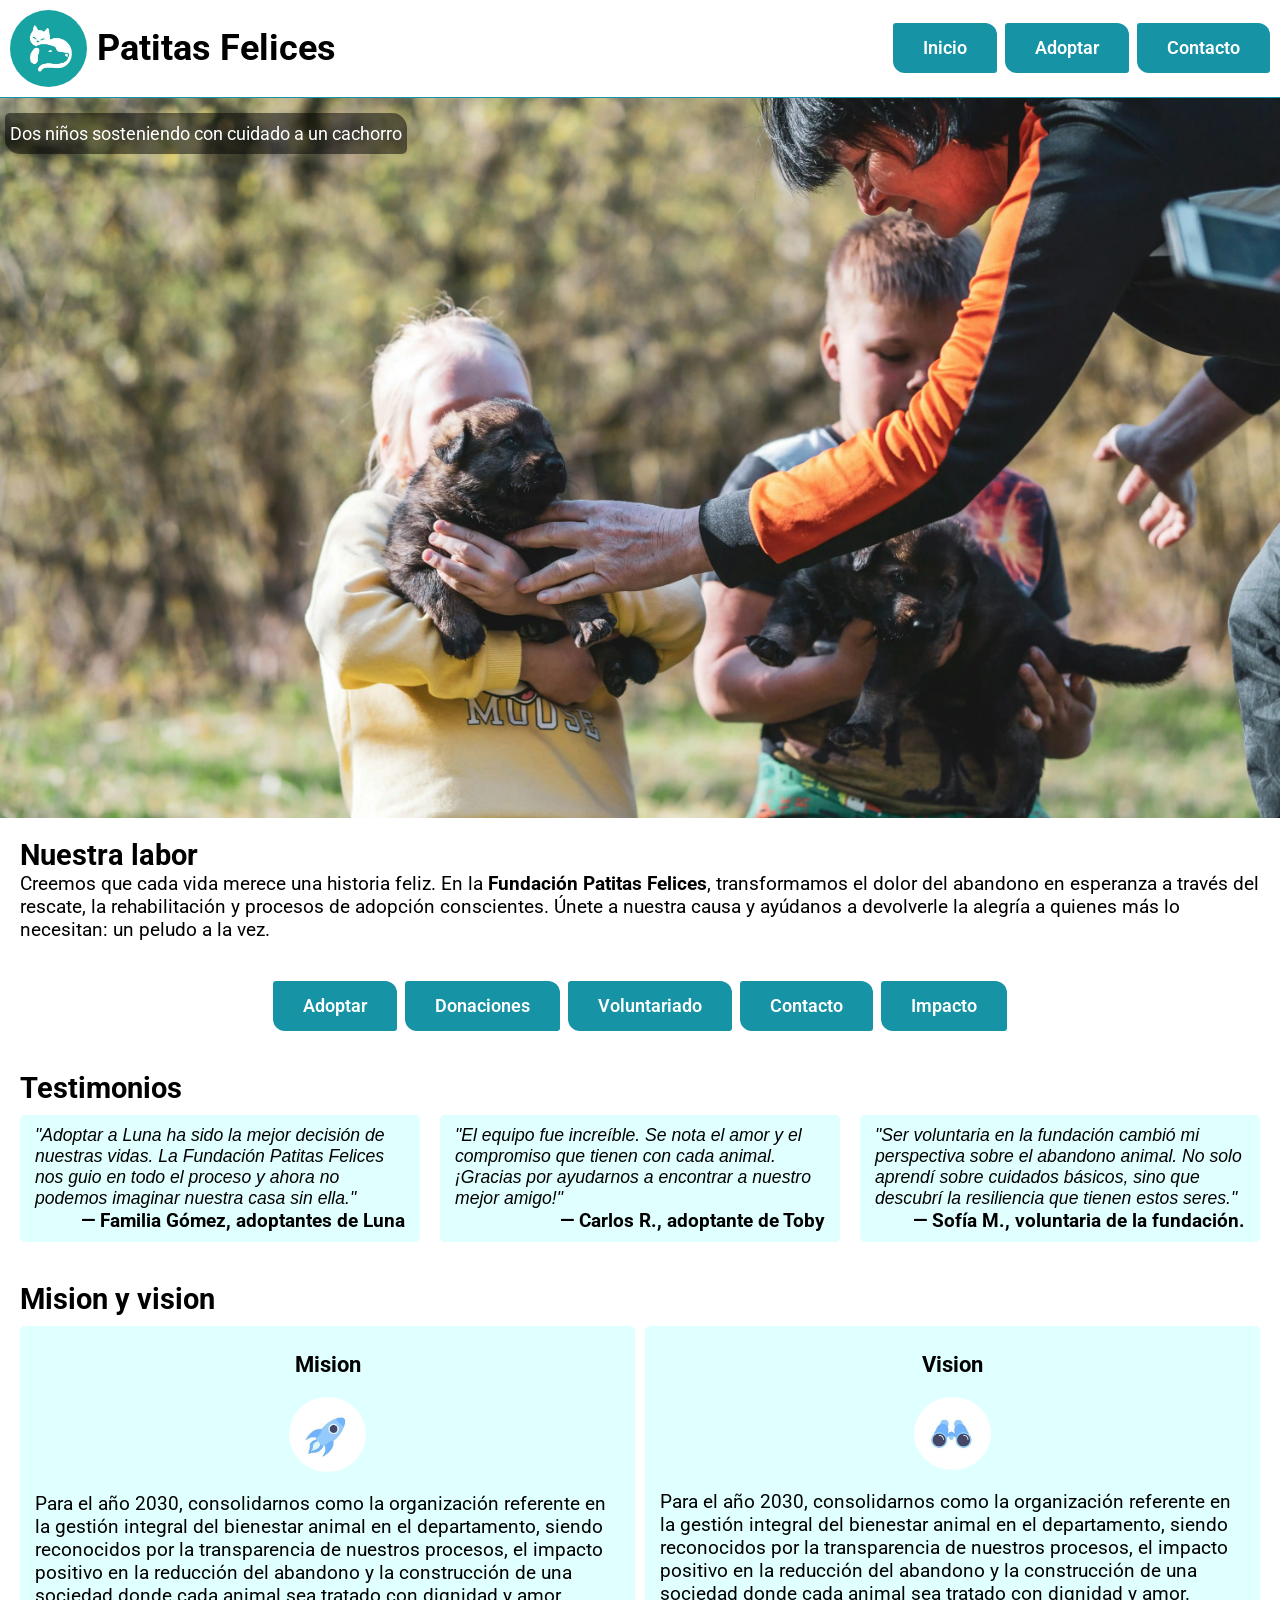
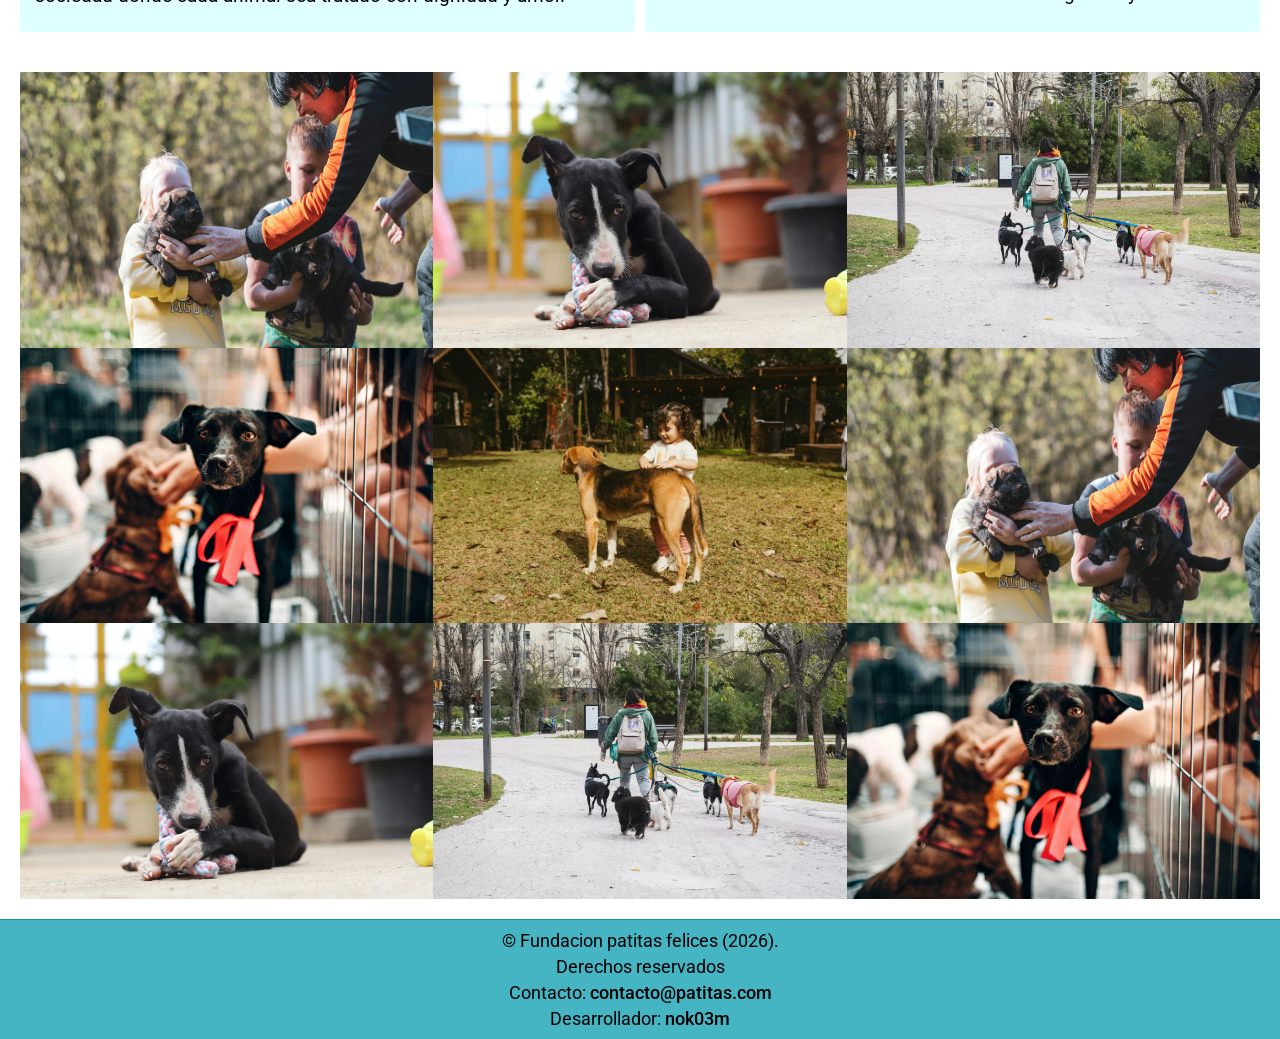
==== commit 338962ee: "feat: agregar impacto" ====
--- a/index.html
+++ b/index.html
@@ -21,7 +21,7 @@
             <ul class="box-btn">
                 <li><a class="btn-default" href="index.html">Inicio</a></li>
                 <li><a class="btn-default" href="catalogo-animales.html">Adoptar</a></li>
-                <li><a class="btn-default" href="#">Contacto</a></li>
+                <li><a class="btn-default" href="formulario-contacto.html">Contacto</a></li>
             </ul>
         </nav>
     </header>
@@ -68,9 +68,10 @@
                 <nav>
                     <ul class="box-btn">
                         <li><a class="btn-default" href="catalogo-animales.html">Adoptar</a></li>
-                        <li><a class="btn-default" href="#">Donaciones</a></li>
-                        <li><a class="btn-default" href="#">Voluntariado</a></li>
-                        <li><a class="btn-default" href="#">Contacto</a></li>
+                        <li><a class="btn-default" href="https://bitcoin.org/es/bitcoin-para-personas" target="_blank">Donaciones</a></li>
+                        <li><a class="btn-default" href="#galeria-voluntariado">Voluntariado</a></li>
+                        <li><a class="btn-default" href="formulario-contacto.html">Contacto</a></li>
+                        <li><a class="btn-default" href="impacto.html">Impacto</a></li>
                     </ul>
                 </nav>
             </aside>
@@ -136,7 +137,7 @@
                 </article>
             </div>
         </section>
-        <section class="mosaico-adopcion">
+        <section id="galeria-voluntariado" class="mosaico-adopcion">
             <img src="assets/carrusel/act1.webp"
                 alt="Dos niños sosteniendo con cuidado a un cachorro de pelaje oscuro en un entorno exterior">
             <img src="assets/carrusel/act2.webp"
@@ -165,4 +166,4 @@
     </footer>
 </body>
 
-</html>+</html>
--- a/css/style.css
+++ b/css/style.css
@@ -217,18 +217,272 @@
 }
 
 .tarjeta-animal img {
-    max-width: 100%;
+    max-width: 75%;
     height: auto;
     border-radius: 10px;
 }
 
 .tarjeta-animal .estado {
     width: fit-content;
-    background-color: green;
     color: white;
     padding: 10px 15px;
     font-weight: 600;
     border-radius: 5px;
+}
+
+span.estado[data-status] {
+    background-color: gray;
+}
+
+span.estado[data-status="adoptado"] {
+    background-color: red;
+}
+
+span.estado[data-status="disponible"] {
+    background-color: green;
+}
+
+
+.section-title {
+    padding-top: 20px;
+    text-align: center;
+}
+
+.perfil-animal {
+    display: flex;
+    font-size: 1.1rem;
+    flex-direction: column;
+    align-items: center;
+    padding: 30px 60px;
+    gap: 25px;
+}
+
+.perfil-animal .detalles {
+    text-align: center;
+}
+
+.perfil-animal div {
+    width: 100%;
+    padding: 10px 15px;
+    border-radius: 10px;
+    background-color: lightcyan;
+}
+
+.perfil-animal img {
+    width: 50vw;
+    max-width: 320px;
+    border-radius: 50%;
+    transition: transform 1s;
+    animation: heartbeatEffect 1s infinite alternate;
+}
+
+.perfil-animal img:hover {
+    transform: scale(1.05);
+}
+
+.perfil-animal h3 {
+    padding: 5px 0;
+    text-align: center;
+}
+
+.campo {
+    margin-bottom: 15px;
+    display: flex;
+    flex-direction: column;
+}
+
+.form-contacto {
+    width: 100%;
+    display: grid;
+    grid-template-columns: repeat(auto-fit, minmax(360px, 1fr));
+    padding: 20px;
+    gap: 30px;
+}
+
+input,
+select,
+textarea {
+    width: 100%;
+    /* ← esto es crítico */
+    box-sizing: border-box;
+    padding: 8px;
+    border: 1px solid #ccc;
+    border-radius: 4px;
+}
+
+input:invalid,
+select:invalid,
+textarea:invalid {
+    border: 2px solid #ff4d4d;
+}
+
+.campo {
+    padding: 5px 30px;
+}
+
+.btn-submit {
+    display: block;
+    padding: 5px 30px;
+    max-width: 120px;
+    max-height: 30px;
+    border-radius: 5px;
+    background-color: var(--color1);
+    color: white;
+    font-size: 1.1rem;
+    font-weight: 600;
+}
+
+.campo.error input {
+    border: 2px solid #ff4d4d;
+    background-color: #ffe6e6;
+}
+
+.campo.success input {
+    border: 2px solid #2ecc71;
+}
+
+.info-directa {
+    display: flex;
+    flex-direction: column;
+    align-items: center;
+    gap: 5px;
+    margin: 20px 0;
+    border-top: 1px solid #ddd;
+    padding-top: 15px;
+}
+
+.info-directa a {
+    text-decoration: none;
+    color: black;
+    font-weight: 600;
+}
+
+/* Implementacion examen */
+.section-subtitle {
+    font-size: 1.2rem;
+    text-align: center;
+    background-color: var(--color5);
+    padding: 10px;
+    border-radius: 20px;
+}
+
+.panel-metricas {
+    display: grid;
+    grid-template-columns: minmax(220px, 1fr);
+    padding: 20px;
+    gap: 20px;
+}
+
+.metrica {
+    display: flex;
+    flex-direction: column;
+    text-align: center;
+    padding: 5px;
+    border-radius: 5px;
+    gap: 10px;
+    background-color: var(--color3);
+    transition: all 1s;
+}
+
+.metrica:hover {
+    transform: scale(1.1);
+    box-shadow: 0 0 2px 5px var(--color5);
+}
+
+.metrica :is(h3, span, label, p) {
+    background-color: var(--color5);
+}
+
+.metrica :is(h3, span, label) {
+    transition: all 0.5s;
+    border-radius: 5px;
+    padding: 10px 5px;
+}
+
+.metrica :is(h3, span, label):hover {
+    background-color: var(--color2);
+}
+
+.metrica .cifra {
+    font-size: 4rem;
+    font-weight: 600;
+}
+
+.footnote {
+    font-size: 0.8rem;
+    text-align: right;
+    padding: 2px;
+    font-weight: bold;
+}
+
+.container-grafico {
+    padding: 10px;
+    background-color: var(--color5);
+}
+
+.values {
+    display: flex;
+    flex-direction: column;
+    border: 1px solid white;
+    padding: 10px;
+    border-radius: 5px;
+    gap: 10px;
+}
+
+.values span{
+    background-color: #2ecc71;
+    padding: 10px 15px;
+    border-radius: 5px;
+    text-wrap: nowrap;
+}
+
+.porcentaje {
+    position: relative;
+    z-index: 1;
+    padding: 10px 12px;
+    display: flex;
+    justify-content: space-between;
+}
+
+.narrativa {
+    display: flex;
+    flex-direction: column;
+    align-items: center;
+    padding: 20px;
+    gap: 20px;
+}
+
+.narrativa p {
+    font-size: 1.1rem;
+}
+
+.flex-column {
+    display: flex;
+    flex-direction: column;
+    align-items: center;
+}
+
+.btn-action {
+    max-width: fit-content;
+    border-radius: 5px;
+    background-color: var(--color2);
+    font-weight: 600;
+    color: white;
+    border: none;
+    padding: 15px 20px;
+    font-size: 1.1rem;
+}
+
+.w-12 {
+    width: 12.5%;
+}
+
+.w-25 {
+    width: 25%;
+}
+
+.w-50 {
+    width: 50%;
 }
 
 footer {
@@ -347,16 +601,14 @@
         grid-template-columns: repeat(2, 1fr);
     }
 
-    
-
-    .tarjeta-animal {
-    }
-
-    .tarjeta-animal img {
-        width: 30%;
-        border-radius: 10px;
-    }
-
+    .perfil-animal {
+        grid-template-columns: repeat(2, 1fr);
+        gap: 20px;
+    }
+
+    .panel-metricas {
+        grid-template-columns: repeat(2, minmax(220px, 1fr));
+    }
 }
 
 /* Pantallas grandes */
@@ -373,4 +625,8 @@
     .testimonios {
         grid-template-columns: repeat(3, 1fr);
     }
+
+    .panel-metricas {
+        grid-template-columns: repeat(4, minmax(220px, 1fr));
+    }
 }
